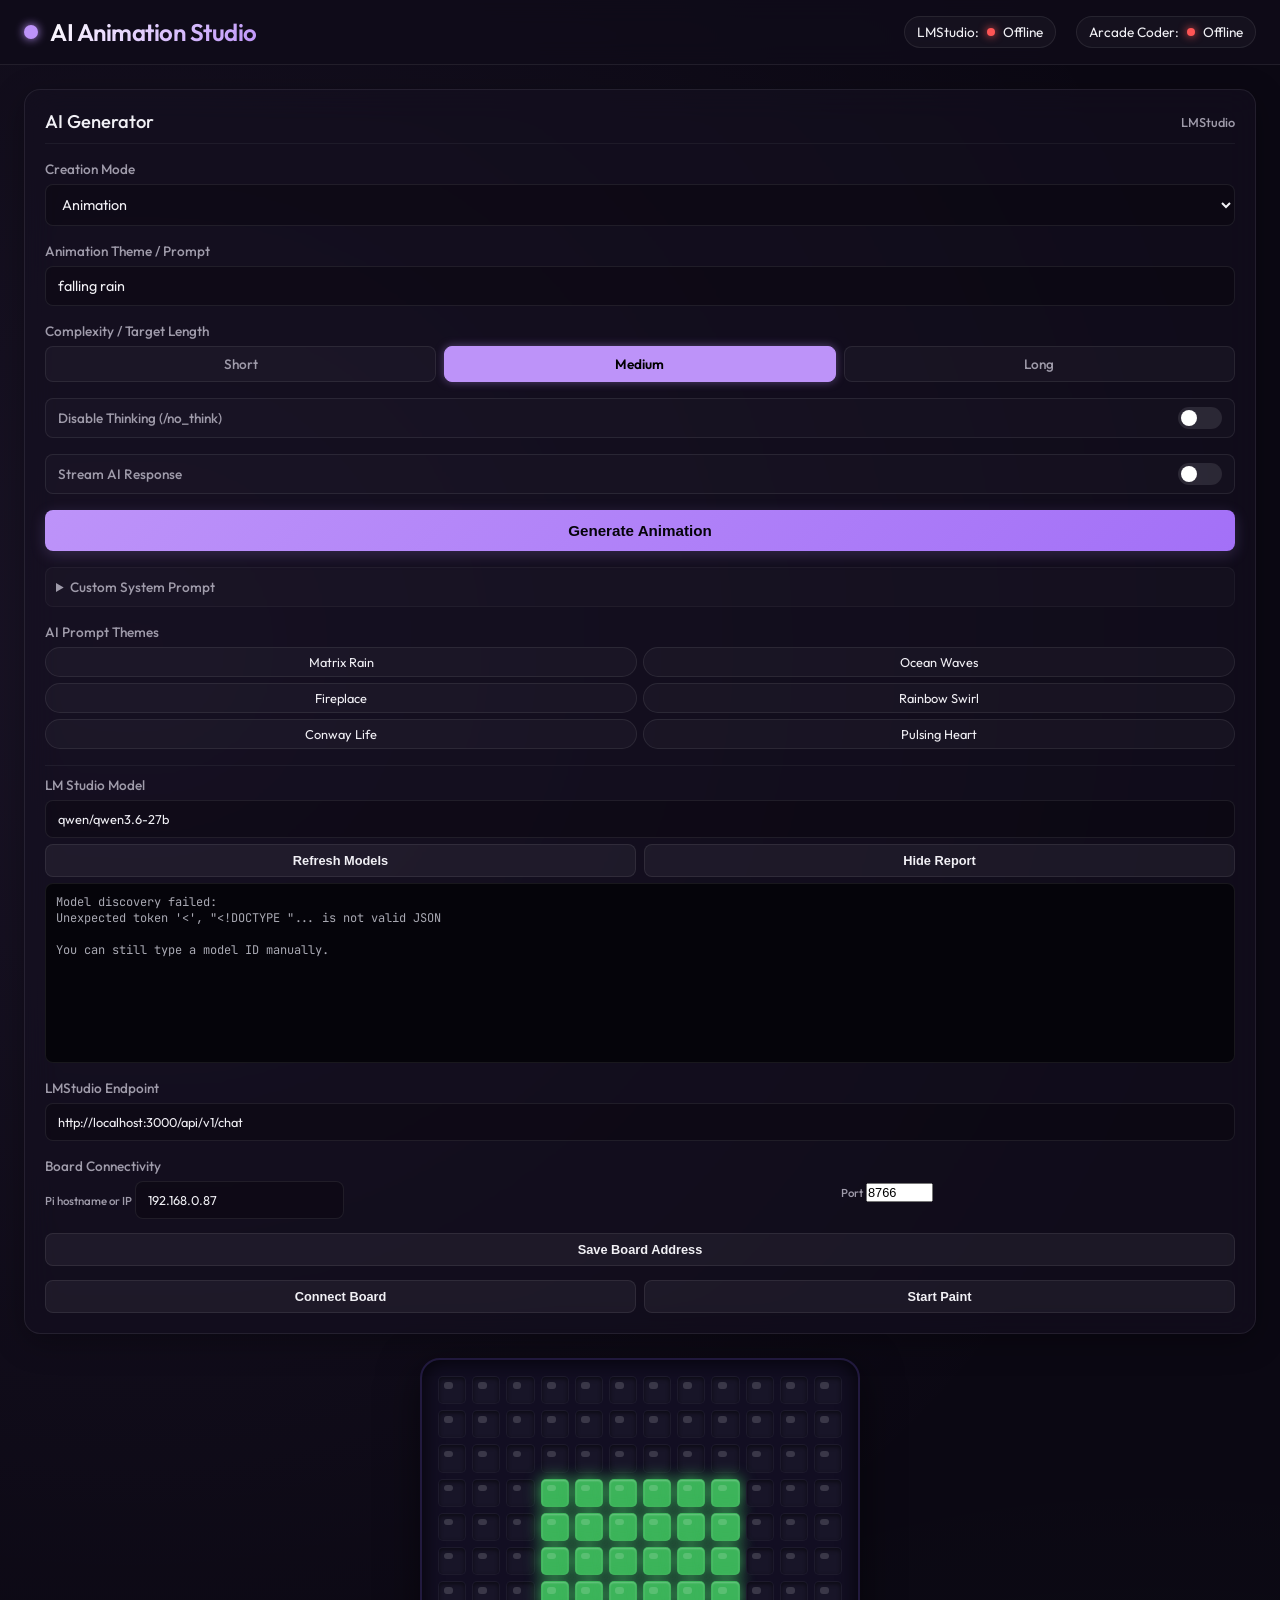
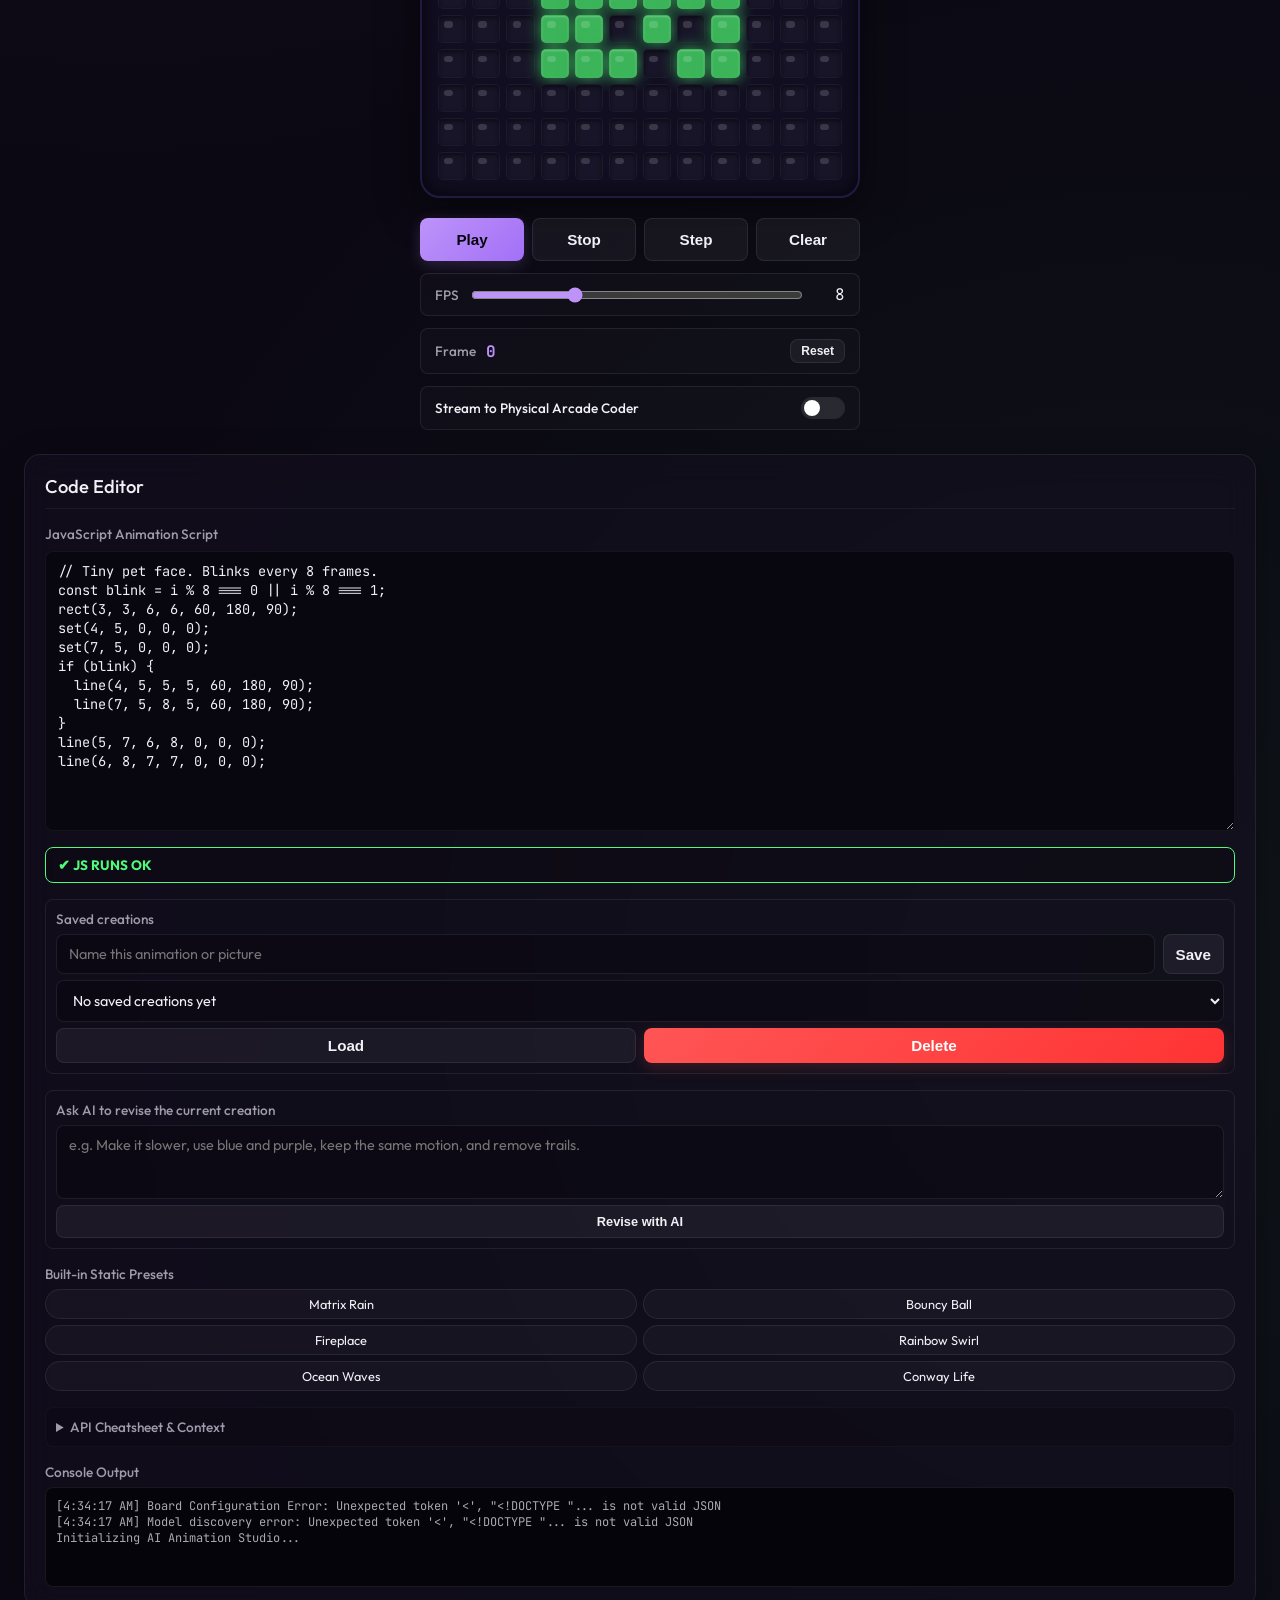
==== ai_animation/index.html @ c5876174 "functionality to restart  connection. new experiments. ai animations" ====
<!doctype html>
<html lang="en" data-theme="dark">
  <head>
    <meta charset="utf-8">
    <meta name="viewport" content="width=device-width, initial-scale=1">
    <title>AI Animation Studio for Arcade Coder</title>
    <link rel="preconnect" href="https://fonts.googleapis.com">
    <link rel="preconnect" href="https://fonts.gstatic.com" crossorigin>
    <link href="https://fonts.googleapis.com/css2?family=Outfit:wght@300;400;500;600;700&family=JetBrains+Mono:wght@400;500&display=swap" rel="stylesheet">
    <style>
      :root {
        --bg-color: #0b0813;
        --card-bg: rgba(20, 16, 32, 0.6);
        --card-border: rgba(255, 255, 255, 0.08);
        --text-color: #f1f0f5;
        --text-muted: #9f9baa;
        --accent-color: #bd93f9;
        --accent-glow: rgba(189, 147, 249, 0.4);
        --success-color: #50fa7b;
        --error-color: #ff5555;
        --warning-color: #ffb86c;
        --grid-size: 12;
      }

      * {
        box-sizing: border-box;
        margin: 0;
        padding: 0;
      }

      body {
        background-color: var(--bg-color);
        background-image:
          radial-gradient(circle at 10% 20%, rgba(189, 147, 249, 0.08) 0%, transparent 40%),
          radial-gradient(circle at 90% 80%, rgba(80, 250, 123, 0.05) 0%, transparent 40%);
        color: var(--text-color);
        font-family: 'Outfit', sans-serif;
        min-height: 100vh;
        display: flex;
        flex-direction: column;
        overflow-x: hidden;
      }

      header {
        background: rgba(15, 12, 25, 0.8);
        backdrop-filter: blur(12px);
        border-bottom: 1px solid var(--card-border);
        padding: 16px 24px;
        display: flex;
        justify-content: space-between;
        align-items: center;
        position: sticky;
        top: 0;
        z-index: 100;
      }

      .logo-area {
        display: flex;
        align-items: center;
        gap: 12px;
      }

      .logo-dot {
        width: 14px;
        height: 14px;
        border-radius: 50%;
        background: var(--accent-color);
        box-shadow: 0 0 10px var(--accent-color);
        animation: pulse 2s infinite;
      }

      h1 {
        font-size: 1.5rem;
        font-weight: 600;
        letter-spacing: -0.5px;
        background: linear-gradient(135deg, #fff 0%, #bd93f9 100%);
        -webkit-background-clip: text;
        -webkit-text-fill-color: transparent;
      }

      .status-panel {
        display: flex;
        align-items: center;
        gap: 20px;
        font-size: 0.85rem;
      }

      .status-item {
        display: flex;
        align-items: center;
        gap: 8px;
        background: rgba(255, 255, 255, 0.03);
        padding: 6px 12px;
        border-radius: 20px;
        border: 1px solid var(--card-border);
      }

      .status-indicator {
        width: 8px;
        height: 8px;
        border-radius: 50%;
        background: var(--text-muted);
      }

      .status-indicator.active {
        background: var(--success-color);
        box-shadow: 0 0 8px var(--success-color);
      }

      .status-indicator.error {
        background: var(--error-color);
        box-shadow: 0 0 8px var(--error-color);
      }

      main {
        flex: 1;
        padding: 24px;
        max-width: 1600px;
        width: 100%;
        margin: 0 auto;
        display: grid;
        grid-template-columns: 360px 1fr 420px;
        gap: 24px;
      }

      @media (max-width: 1300px) {
        main {
          grid-template-columns: 1fr;
        }
      }

      .card {
        background: var(--card-bg);
        backdrop-filter: blur(16px);
        border: 1px solid var(--card-border);
        border-radius: 16px;
        padding: 20px;
        display: flex;
        flex-direction: column;
        gap: 16px;
        box-shadow: 0 8px 32px 0 rgba(0, 0, 0, 0.3);
      }

      .card h2 {
        font-size: 1.15rem;
        font-weight: 500;
        display: flex;
        justify-content: space-between;
        align-items: center;
        border-bottom: 1px solid rgba(255, 255, 255, 0.05);
        padding-bottom: 10px;
      }

      .card h2 span {
        font-size: 0.8rem;
        color: var(--text-muted);
      }

      .form-group {
        display: flex;
        flex-direction: column;
        gap: 6px;
      }

      label {
        font-size: 0.85rem;
        color: var(--text-muted);
        font-weight: 500;
      }

      input[type="text"], select, textarea {
        background: rgba(0, 0, 0, 0.25);
        border: 1px solid var(--card-border);
        border-radius: 8px;
        color: var(--text-color);
        padding: 10px 12px;
        font-family: inherit;
        font-size: 0.9rem;
        outline: none;
        transition: all 0.2s ease;
      }

      input[type="text"]:focus, select:focus, textarea:focus {
        border-color: var(--accent-color);
        box-shadow: 0 0 8px var(--accent-glow);
      }

      .length-options {
        display: grid;
        grid-template-columns: repeat(3, 1fr);
        gap: 8px;
      }

      .length-btn {
        background: rgba(255, 255, 255, 0.03);
        border: 1px solid var(--card-border);
        border-radius: 8px;
        color: var(--text-muted);
        padding: 8px;
        font-size: 0.85rem;
        cursor: pointer;
        transition: all 0.2s ease;
        text-align: center;
        font-weight: 500;
      }

      .length-btn.selected {
        background: var(--accent-color);
        color: #000;
        border-color: var(--accent-color);
        font-weight: 600;
        box-shadow: 0 0 10px var(--accent-glow);
      }

      .btn {
        background: linear-gradient(135deg, var(--accent-color) 0%, #a370f7 100%);
        color: #05040a;
        border: none;
        border-radius: 8px;
        padding: 12px 18px;
        font-weight: 600;
        font-size: 0.95rem;
        cursor: pointer;
        display: flex;
        align-items: center;
        justify-content: center;
        gap: 8px;
        transition: all 0.3s ease;
        box-shadow: 0 4px 15px rgba(189, 147, 249, 0.2);
      }

      .btn:hover {
        transform: translateY(-2px);
        box-shadow: 0 6px 20px rgba(189, 147, 249, 0.4);
      }

      .btn:active {
        transform: translateY(0);
      }

      .btn-secondary {
        background: rgba(255, 255, 255, 0.05);
        color: var(--text-color);
        border: 1px solid var(--card-border);
        box-shadow: none;
      }

      .btn-secondary:hover {
        background: rgba(255, 255, 255, 0.1);
        border-color: rgba(255, 255, 255, 0.2);
        box-shadow: none;
      }

      .btn-danger {
        background: linear-gradient(135deg, var(--error-color) 0%, #ff3333 100%);
        color: #fff;
        box-shadow: 0 4px 15px rgba(255, 85, 85, 0.2);
      }

      .btn-danger:hover {
        box-shadow: 0 6px 20px rgba(255, 85, 85, 0.4);
      }

      .btn:disabled {
        opacity: 0.7;
        cursor: not-allowed;
        transform: none;
        box-shadow: none;
      }

      .action-buttons-row {
        display: flex;
        gap: 10px;
      }

      .action-buttons-row .btn {
        flex: 1;
      }

      .preview-container {
        display: flex;
        flex-direction: column;
        align-items: center;
        justify-content: center;
        gap: 20px;
        flex: 1;
      }

      .led-grid {
        display: grid;
        grid-template-columns: repeat(var(--grid-size), 1fr);
        grid-template-rows: repeat(var(--grid-size), 1fr);
        gap: 6px;
        background: #120e22;
        padding: 16px;
        border-radius: 20px;
        border: 2px solid #221a3f;
        box-shadow: inset 0 0 20px rgba(0, 0, 0, 0.8), 0 10px 40px rgba(0,0,0,0.5);
        width: 440px;
        height: 440px;
      }

      .led-cell {
        aspect-ratio: 1;
        border-radius: 5px;
        background: #181528;
        border: 1px solid rgba(255,255,255,0.02);
        box-shadow: inset 0 2px 4px rgba(0,0,0,0.5);
        cursor: pointer;
        position: relative;
        transition: all 0.15s ease;
      }

      .led-cell::after {
        content: '';
        position: absolute;
        top: 20%;
        left: 20%;
        width: 34%;
        height: 24%;
        border-radius: 3px;
        background: rgba(255, 255, 255, 0.15);
      }

      .led-cell.active {
        box-shadow: 0 0 14px var(--glow-color, rgba(255, 255, 255, 0.5));
      }

      .playback-controls {
        display: flex;
        flex-direction: column;
        gap: 12px;
        width: 440px;
      }

      .control-buttons {
        display: grid;
        grid-template-columns: repeat(4, 1fr);
        gap: 8px;
      }

      .slider-group {
        display: flex;
        align-items: center;
        justify-content: space-between;
        background: rgba(255, 255, 255, 0.02);
        padding: 10px 14px;
        border-radius: 8px;
        border: 1px solid var(--card-border);
      }

      .slider-group input[type="range"] {
        flex: 1;
        margin: 0 12px;
        accent-color: var(--accent-color);
      }

      .editor-textarea {
        font-family: 'JetBrains Mono', monospace;
        font-size: 0.85rem;
        line-height: 1.4;
        min-height: 280px;
        resize: vertical;
        background: #08060f;
        border-color: rgba(255, 255, 255, 0.05);
      }

      .validation-badge {
        display: flex;
        align-items: center;
        justify-content: space-between;
        font-size: 0.85rem;
        padding: 8px 12px;
        border-radius: 8px;
        background: rgba(0, 0, 0, 0.2);
        border: 1px solid var(--card-border);
      }

      .validation-badge.success {
        border-color: var(--success-color);
        color: var(--success-color);
      }

      .validation-badge.error {
        border-color: var(--error-color);
        color: var(--error-color);
        background: rgba(255, 85, 85, 0.05);
      }

      .validation-error-msg {
        color: var(--error-color);
        font-family: 'JetBrains Mono', monospace;
        font-size: 0.8rem;
        background: rgba(255, 85, 85, 0.05);
        border: 1px solid rgba(255, 85, 85, 0.2);
        border-radius: 8px;
        padding: 8px 12px;
        margin-top: -8px;
        white-space: pre-wrap;
        max-height: 120px;
        overflow-y: auto;
      }

      .theme-presets {
        display: grid;
        grid-template-columns: repeat(2, 1fr);
        gap: 6px;
      }

      .preset-chip {
        background: rgba(255, 255, 255, 0.03);
        border: 1px solid var(--card-border);
        border-radius: 20px;
        padding: 6px 12px;
        font-size: 0.8rem;
        cursor: pointer;
        text-align: center;
        transition: all 0.2s ease;
      }

      .preset-chip:hover {
        background: rgba(189, 147, 249, 0.15);
        border-color: var(--accent-color);
        color: var(--accent-color);
      }

      .console-log {
        background: #05040a;
        border: 1px solid var(--card-border);
        border-radius: 8px;
        padding: 10px;
        font-family: 'JetBrains Mono', monospace;
        font-size: 0.75rem;
        height: 100px;
        overflow-y: auto;
        white-space: pre-wrap;
        color: #a9a9b3;
      }

      .api-cheatsheet {
        background: rgba(0,0,0,0.15);
        border-radius: 8px;
        padding: 10px;
        border: 1px solid rgba(255,255,255,0.03);
      }

      .api-cheatsheet summary, .prompt-customizer summary {
        font-size: 0.85rem;
        color: var(--text-muted);
        cursor: pointer;
        user-select: none;
        font-weight: 500;
      }

      .api-cheatsheet pre {
        font-family: 'JetBrains Mono', monospace;
        font-size: 0.75rem;
        margin-top: 8px;
        color: #8be9fd;
        line-height: 1.4;
      }

      .prompt-customizer {
        background: rgba(255, 255, 255, 0.02);
        border-radius: 8px;
        padding: 10px;
        border: 1px solid rgba(255,255,255,0.04);
      }

      .prompt-customizer textarea {
        width: 100%;
        margin-top: 8px;
        min-height: 120px;
        font-size: 0.8rem;
        font-family: inherit;
      }

      .loader {
        width: 18px;
        height: 18px;
        border: 2px solid rgba(255,255,255,0.1);
        border-radius: 50%;
        border-left-color: var(--accent-color);
        animation: spin 1s linear infinite;
        display: inline-block;
      }

      @keyframes spin {
        0% { transform: rotate(0deg); }
        100% { transform: rotate(360deg); }
      }

      @keyframes pulse {
        0% { box-shadow: 0 0 0 0 rgba(189, 147, 249, 0.7); }
        70% { box-shadow: 0 0 0 10px rgba(189, 147, 249, 0); }
        100% { box-shadow: 0 0 0 0 rgba(189, 147, 249, 0); }
      }

      /* Custom toggle styling */
      .toggle-control {
        display: flex;
        align-items: center;
        justify-content: space-between;
        background: rgba(255, 255, 255, 0.02);
        padding: 10px 14px;
        border-radius: 8px;
        border: 1px solid var(--card-border);
      }

      .switch {
        position: relative;
        display: inline-block;
        width: 44px;
        height: 22px;
      }

      .switch input {
        opacity: 0;
        width: 0;
        height: 0;
      }

      .slider {
        position: absolute;
        cursor: pointer;
        top: 0;
        left: 0;
        right: 0;
        bottom: 0;
        background-color: rgba(255,255,255,0.1);
        transition: .3s;
        border-radius: 34px;
      }

      .slider:before {
        position: absolute;
        content: "";
        height: 16px;
        width: 16px;
        left: 3px;
        bottom: 3px;
        background-color: white;
        transition: .3s;
        border-radius: 50%;
      }

      input:checked + .slider {
        background-color: var(--accent-color);
      }

      input:checked + .slider:before {
        transform: translateX(22px);
      }
    </style>
  </head>
  <body>
    <header>
      <div class="logo-area">
        <div class="logo-dot"></div>
        <h1>AI Animation Studio</h1>
      </div>
      <div class="status-panel">
        <div class="status-item">
          <span>LMStudio:</span>
          <div id="lmStatusIndicator" class="status-indicator"></div>
          <span id="lmStatusText">Checking...</span>
        </div>
        <div class="status-item">
          <span>Arcade Coder:</span>
          <div id="boardStatusIndicator" class="status-indicator"></div>
          <span id="boardStatusText">Checking...</span>
        </div>
      </div>
    </header>

    <main>
      <!-- LEFT PANEL: GENERATOR -->
      <section class="card">
        <h2>AI Generator <span>LMStudio</span></h2>

        <div class="form-group">
          <label for="creationMode">Creation Mode</label>
          <select id="creationMode">
            <option value="animation">Animation</option>
            <option value="picture">Picture (single frame)</option>
          </select>
        </div>

        <div class="form-group">
          <label id="themeInputLabel" for="themeInput">Animation Theme / Prompt</label>
          <input type="text" id="themeInput" placeholder="e.g. falling rain, pulse..." value="falling rain">
        </div>

        <div class="form-group">
          <label>Complexity / Target Length</label>
          <div class="length-options">
            <div class="length-btn" data-length="short">Short</div>
            <div class="length-btn selected" data-length="medium">Medium</div>
            <div class="length-btn" data-length="long">Long</div>
          </div>
        </div>

        <div class="toggle-control" style="padding: 8px 12px;">
          <label for="thinkingToggle">Disable Thinking (/no_think)</label>
          <label class="switch">
            <input type="checkbox" id="thinkingToggle">
            <span class="slider"></span>
          </label>
        </div>

        <div class="toggle-control" style="padding: 8px 12px;">
          <label for="aiStreamToggle">Stream AI Response</label>
          <label class="switch">
            <input type="checkbox" id="aiStreamToggle">
            <span class="slider"></span>
          </label>
        </div>

        <div class="action-buttons-row">
          <button id="generateBtn" class="btn">
            <span class="btn-text">Generate Animation</span>
            <span class="btn-spinner" style="display: none;"><span class="loader"></span></span>
          </button>
          <button id="cancelBtn" class="btn btn-secondary btn-danger" style="display: none;">Cancel</button>
        </div>

        <div class="prompt-customizer">
          <details>
            <summary>Custom System Prompt</summary>
            <textarea id="systemPromptEditor" spellcheck="false">You are a code generator for a 12x12 RGB LED matrix animation.
You must output ONLY raw, executable JavaScript code inside a markdown ```javascript code block.
Do not write any introductory or concluding text, explanations, or comments.

The JavaScript code runs inside a loop for each frame. The frame index is provided as a global variable `i` (starts at 0 and increments).
The grid dimensions are 12x12 (W=12, H=12). Coordinate (0,0) is top-left, (11,11) is bottom-right.

You have access to these global helper functions:
- clear(r, g, b) : clears the grid to RGB.
- set(x, y, r, g, b) : sets a single LED at (x, y) to RGB.
- rect(x, y, w, h, r, g, b) : draws a filled rectangle.
- line(x1, y1, x2, y2, r, g, b) : draws a line.
- hsv(h, s, v) : converts HSV (H: 0-360, S: 0-1, V: 0-1) to an [r, g, b] array.
- text(pattern, x, y, r, g, b) : draws custom patterns. e.g. '101|010|101'.
- fade(factor) : starts frame by dimming previous frame's pixels by factor (e.g. 0.85) to create trails.
- rand(n) : returns a random float 0..n.
- state : a persistent object between frames. (e.g., if (!state.x) state.x = 0;).

Tips for drawing shapes/equations:
- Grid Orientation: (0,0) is top-left, and (11,11) is bottom-right. X increases rightward, Y increases downward.
- Cartesian Mapping: To map standard Cartesian coordinates where (0,0) is at the center of the grid:
  - Center constants: cx = 5.5, cy = 5.5.
  - Relative offsets: dx = x - cx; dy = -(y - cy); (note the negative sign to invert Y so upward is positive).
  - Domain Scaling: For formulas designed for a [-1, 1] range (like circles, hearts, waves), scale down offsets by dividing by a divisor (e.g. 3.5 to 5.5) so that the shape fits within the 12x12 boundaries: `const dx = (x - 5.5) / 4.0; const dy = -(y - 5.5) / 4.0;`</textarea>
          </details>
        </div>

        <div class="form-group">
          <label>AI Prompt Themes</label>
          <div class="theme-presets">
            <div class="preset-chip" data-ai-theme="neon matrix rain">Matrix Rain</div>
            <div class="preset-chip" data-ai-theme="ocean waves with foam">Ocean Waves</div>
            <div class="preset-chip" data-ai-theme="pulsing warm fire embers">Fireplace</div>
            <div class="preset-chip" data-ai-theme="breathing glowing rainbow swirl">Rainbow Swirl</div>
            <div class="preset-chip" data-ai-theme="conway game of life">Conway Life</div>
            <div class="preset-chip" data-ai-theme="pulsing red heart beat">Pulsing Heart</div>
          </div>
        </div>

        <div class="form-group" style="border-top: 1px solid rgba(255,255,255,0.05); padding-top: 10px;">
          <label for="lmModel">LM Studio Model</label>
          <input type="text" id="lmModel" list="lmModelOptions" value="qwen/qwen3.6-27b" style="font-size: 0.8rem;" autocomplete="off">
          <datalist id="lmModelOptions"></datalist>
          <div style="display: grid; grid-template-columns: 1fr 1fr; gap: 8px;">
            <button id="refreshModelsBtn" class="btn btn-secondary" style="padding: 8px 12px; font-size: 0.8rem;">Refresh Models</button>
            <button id="toggleModelReportBtn" class="btn btn-secondary" style="padding: 8px 12px; font-size: 0.8rem;">Show Report</button>
          </div>
          <div id="modelReport" class="console-log" style="display: none; height: 180px;">No model report loaded.</div>
        </div>

        <div class="form-group">
          <label for="lmUrl">LMStudio Endpoint</label>
          <input type="text" id="lmUrl" value="http://localhost:3000/api/v1/chat" style="font-size: 0.8rem;">
        </div>

        <div class="form-group">
          <label>Board Connectivity</label>
          <div style="display: grid; grid-template-columns: minmax(0, 2fr) minmax(90px, 1fr); gap: 8px; margin-bottom: 8px;">
            <div>
              <label for="boardHost" style="font-size: 0.72rem;">Pi hostname or IP</label>
              <input type="text" id="boardHost" value="192.168.0.87" placeholder="e.g. lightypi.local" style="font-size: 0.8rem;">
            </div>
            <div>
              <label for="boardPort" style="font-size: 0.72rem;">Port</label>
              <input type="number" id="boardPort" value="8766" min="1" max="65535" style="font-size: 0.8rem;">
            </div>
          </div>
          <button id="saveBoardAddressBtn" class="btn btn-secondary" style="padding: 8px 12px; font-size: 0.8rem; margin-bottom: 8px;">Save Board Address</button>
          <div style="display: grid; grid-template-columns: 1fr 1fr; gap: 8px;">
            <button id="connectDeviceBtn" class="btn btn-secondary" style="padding: 8px 12px; font-size: 0.8rem;">Connect Board</button>
            <button id="startPaintBtn" class="btn btn-secondary" style="padding: 8px 12px; font-size: 0.8rem;">Start Paint</button>
          </div>
        </div>
      </section>

      <!-- CENTER PANEL: LED GRID & PLAYBACK -->
      <section class="preview-container">
        <div id="ledGrid" class="led-grid">
          <!-- Cells will be generated dynamically -->
        </div>

        <div class="playback-controls">
          <div class="control-buttons">
            <button id="playBtn" class="btn">Play</button>
            <button id="stopBtn" class="btn btn-secondary">Stop</button>
            <button id="stepBtn" class="btn btn-secondary">Step</button>
            <button id="clearGridBtn" class="btn btn-secondary">Clear</button>
          </div>

          <div class="slider-group">
            <label for="fpsSlider">FPS</label>
            <input type="range" id="fpsSlider" min="1" max="24" value="8">
            <span id="fpsVal" style="font-family: 'JetBrains Mono', monospace; min-width: 30px; text-align: right;">8</span>
          </div>

          <div class="slider-group">
            <label for="frameVal">Frame</label>
            <span id="frameVal" style="font-family: 'JetBrains Mono', monospace; font-weight: bold; margin-left: 10px; color: var(--accent-color);">0</span>
            <button id="resetFrameBtn" class="btn btn-secondary" style="padding: 4px 10px; font-size: 0.75rem; margin-left: auto;">Reset</button>
          </div>

          <div class="toggle-control">
            <label for="streamToggle" style="color: var(--text-color);">Stream to Physical Arcade Coder</label>
            <label class="switch">
              <input type="checkbox" id="streamToggle">
              <span class="slider"></span>
            </label>
          </div>
        </div>
      </section>

      <!-- RIGHT PANEL: CODE EDITOR & API REFERENCE -->
      <section class="card">
        <h2>Code Editor</h2>

        <div class="form-group" style="flex: 1; display: flex; flex-direction: column; gap: 8px;">
          <label for="codeEditor">JavaScript Animation Script</label>
          <textarea id="codeEditor" class="editor-textarea" spellcheck="false">// Tiny pet face. Blinks every 8 frames.
const blink = i % 8 === 0 || i % 8 === 1;
rect(3, 3, 6, 6, 60, 180, 90);
set(4, 5, 0, 0, 0);
set(7, 5, 0, 0, 0);
if (blink) {
  line(4, 5, 5, 5, 60, 180, 90);
  line(7, 5, 8, 5, 60, 180, 90);
}
line(5, 7, 6, 8, 0, 0, 0);
line(6, 8, 7, 7, 0, 0, 0);</textarea>
        </div>

        <div id="validationBadge" class="validation-badge success">
          <span id="validationIndicator" style="font-weight: bold;">✔ JS RUNS OK</span>
          <button id="fixWithAiBtn" class="btn btn-danger" style="padding: 4px 10px; font-size: 0.75rem; display: none;">Fix with AI</button>
        </div>
        <div id="validationErrorMsg" class="validation-error-msg" style="display: none;"></div>

        <div class="form-group" style="border: 1px solid var(--card-border); border-radius: 8px; padding: 10px;">
          <label for="saveNameInput">Saved creations</label>
          <div style="display: grid; grid-template-columns: 1fr auto; gap: 8px;">
            <input id="saveNameInput" type="text" placeholder="Name this animation or picture">
            <button id="saveCreationBtn" class="btn btn-secondary" style="padding: 8px 12px;">Save</button>
          </div>
          <select id="savedCreationsSelect">
            <option value="">No saved creations yet</option>
          </select>
          <div style="display: grid; grid-template-columns: 1fr 1fr; gap: 8px;">
            <button id="loadCreationBtn" class="btn btn-secondary" style="padding: 8px 12px;">Load</button>
            <button id="deleteCreationBtn" class="btn btn-danger" style="padding: 8px 12px;">Delete</button>
          </div>
        </div>

        <div class="form-group" style="border: 1px solid var(--card-border); border-radius: 8px; padding: 10px;">
          <label for="aiRevisionPrompt">Ask AI to revise the current creation</label>
          <textarea id="aiRevisionPrompt" placeholder="e.g. Make it slower, use blue and purple, keep the same motion, and remove trails." style="min-height: 74px; resize: vertical;"></textarea>
          <button id="reviseWithAiBtn" class="btn btn-secondary" style="padding: 8px 12px; font-size: 0.8rem;">Revise with AI</button>
        </div>

        <div class="form-group">
          <label>Built-in Static Presets</label>
          <div class="theme-presets" id="staticPresetsContainer">
            <!-- Populated dynamically -->
          </div>
        </div>

        <div class="api-cheatsheet">
          <details>
            <summary>API Cheatsheet & Context</summary>
            <pre>clear(r, g, b)
set(x, y, r, g, b)
rect(x, y, w, h, r, g, b)
line(x1, y1, x2, y2, r, g, b)
hsv(h, s, v) -> [r, g, b]
text(pattern, x, y, r, g, b)
fade(factor)
rand(n)
state (persistent between frames)
W = 12, H = 12, i = frame index</pre>
          </details>
        </div>

        <div class="form-group">
          <label>Console Output</label>
          <div id="consoleLog" class="console-log">Initializing AI Animation Studio...</div>
        </div>
      </section>
    </main>

    <script>
      // Global parameters
      const W = 12;
      const H = 12;
      let pixels = Array.from({ length: W * H }, () => [0, 0, 0]);
      let prevPixels = Array.from({ length: W * H }, () => [0, 0, 0]);
      let cells = [];
      let animState = {};
      let frameIndex = 0;
      let playbackInterval = null;
      let activeLength = 'medium';
      let activeFetchAbortController = null;
      let lastErrorString = '';
      let isAiGenerating = false;
      let activeCode = '';
      let activeCreationMode = 'animation';
      const SAVED_CREATIONS_KEY = 'aiAnimationStudio.savedCreations.v1';

      // Built-in Static Presets
      const STATIC_PRESETS = {
        "Matrix Rain": `// Digital rain with trails
fade(0.65);
if (!state.cols) state.cols = Array.from({ length: W }, () => ({ y: rand(H), sp: 0.35 + rand(0.85) }));
for (let x = 0; x < W; x++) {
  const c = state.cols[x];
  c.y += c.sp;
  if (c.y > H + 4) { c.y = -rand(8); c.sp = 0.35 + rand(0.85); }
  set(x, c.y, 190, 255, 190);
  set(x, c.y - 1, 0, 200, 60);
}`,
        "Bouncy Ball": `// Ball with gravity, trails & floor line
fade(0.5);
if (!state.ball) state.ball = { x: 2, y: 2, vx: 0.5, vy: 0 };
const b = state.ball;
b.vy += 0.12; b.x += b.vx; b.y += b.vy;
if (b.x < 0.5) { b.x = 0.5; b.vx = Math.abs(b.vx); }
if (b.x > 10.5) { b.x = 10.5; b.vx = -Math.abs(b.vx); }
let squash = false;
if (b.y >= 10) { b.y = 10; b.vy = -Math.abs(b.vy) * 0.97 - 0.08; squash = true; }
const [r, g, bl] = hsv((i * 7) % 360, 1, 1);
line(0, 11, 11, 11, 50, 50, 70);
if (squash) rect(Math.round(b.x) - 1, 10, 3, 1, r, g, bl);
else { set(b.x, b.y, r, g, bl); set(b.x, b.y - 1, r * 0.4, g * 0.4, bl * 0.4); }`,
        "Fireplace": `// Heat simulation rising from below
if (!state.heat) state.heat = new Array(W * H).fill(0);
const heat = state.heat;
for (let x = 0; x < W; x++) heat[(H - 1) * W + x] = 140 + rand(115);
heat[(H - 1) * W + Math.floor(rand(W))] = 255;
for (let y = 0; y < H - 1; y++) {
  for (let x = 0; x < W; x++) {
    const sx = Math.max(0, Math.min(W - 1, x + Math.floor(rand(3)) - 1));
    heat[y * W + x] = Math.max(0, heat[(y + 1) * W + sx] - 6 - rand(26));
  }
}
for (let y = 0; y < H; y++) {
  for (let x = 0; x < W; x++) {
    const h = heat[y * W + x];
    if (h > 15) set(x, y, Math.min(255, h * 1.7), Math.max(0, (h - 80) * 1.6), Math.max(0, (h - 190) * 3));
  }
}`,
        "Rainbow Swirl": `// Circular polar sweep rotation
for (let y = 0; y < H; y++) {
  for (let x = 0; x < W; x++) {
    const a = Math.atan2(y - 5.5, x - 5.5);
    const dist = Math.hypot(x - 5.5, y - 5.5);
    const [r, g, b] = hsv(((a / Math.PI) * 180 + dist * 30 - i * 14 + 1080) % 360, 1, 1);
    set(x, y, r, g, b);
  }
}`,
        "Ocean Waves": `// Double sine rolling ocean
for (let x = 0; x < W; x++) {
  const s = Math.sin((x + i * 0.8) / 2.2) * 1.4 + Math.sin((x - i * 0.5) / 3.1) * 1.1;
  const top = Math.round(5 + s);
  for (let y = Math.max(0, top); y < H; y++) {
    const depth = (y - top) / ((H - top) || 1);
    set(x, y, 10 * (1 - depth), 60 + 110 * (1 - depth), 150 + 90 * (1 - depth));
  }
  if ((x + i) % 5 === 0) set(x, top, 235, 245, 255);
}`,
        "Conway Life": `// Conway's Game of Life (wraps edges)
const reseed = () => Array.from({ length: W * H }, () => (rand(1) < 0.3 ? 1 : 0));
if (!state.cells) state.cells = reseed();
const cur = state.cells;
const next = new Array(W * H).fill(0);
let alive = 0;
for (let y = 0; y < H; y++) {
  for (let x = 0; x < W; x++) {
    let n = 0;
    for (let dy = -1; dy <= 1; dy++) {
      for (let dx = -1; dx <= 1; dx++) {
        if (dx || dy) n += cur[((y + dy + H) % H) * W + ((x + dx + W) % W)];
      }
    }
    const on = cur[y * W + x] ? n === 2 || n === 3 : n === 3;
    if (on) {
      next[y * W + x] = 1;
      alive += 1;
      const [r, g, b] = hsv((x * 10 + y * 10 + i * 3) % 360, 0.75, 1);
      set(x, y, r, g, b);
    }
  }
}
state.cells = alive < 6 || i % 120 === 119 ? reseed() : next;`
      };

      // DOM Elements
      const ledGrid = document.getElementById('ledGrid');
      const themeInput = document.getElementById('themeInput');
      const generateBtn = document.getElementById('generateBtn');
      const cancelBtn = document.getElementById('cancelBtn');
      const lmModel = document.getElementById('lmModel');
      const lmModelOptions = document.getElementById('lmModelOptions');
      const refreshModelsBtn = document.getElementById('refreshModelsBtn');
      const toggleModelReportBtn = document.getElementById('toggleModelReportBtn');
      const modelReport = document.getElementById('modelReport');
      const lmUrl = document.getElementById('lmUrl');
      const boardHost = document.getElementById('boardHost');
      const boardPort = document.getElementById('boardPort');
      const saveBoardAddressBtn = document.getElementById('saveBoardAddressBtn');
      const connectDeviceBtn = document.getElementById('connectDeviceBtn');
      const startPaintBtn = document.getElementById('startPaintBtn');
      const playBtn = document.getElementById('playBtn');
      const stopBtn = document.getElementById('stopBtn');
      const stepBtn = document.getElementById('stepBtn');
      const clearGridBtn = document.getElementById('clearGridBtn');
      const fpsSlider = document.getElementById('fpsSlider');
      const fpsVal = document.getElementById('fpsVal');
      const frameVal = document.getElementById('frameVal');
      const resetFrameBtn = document.getElementById('resetFrameBtn');
      const streamToggle = document.getElementById('streamToggle');
      const codeEditor = document.getElementById('codeEditor');
      const validationBadge = document.getElementById('validationBadge');
      const validationIndicator = document.getElementById('validationIndicator');
      const validationErrorMsg = document.getElementById('validationErrorMsg');
      const fixWithAiBtn = document.getElementById('fixWithAiBtn');
      const aiRevisionPrompt = document.getElementById('aiRevisionPrompt');
      const reviseWithAiBtn = document.getElementById('reviseWithAiBtn');
      const consoleLog = document.getElementById('consoleLog');
      const lmStatusIndicator = document.getElementById('lmStatusIndicator');
      const lmStatusText = document.getElementById('lmStatusText');
      const boardStatusIndicator = document.getElementById('boardStatusIndicator');
      const boardStatusText = document.getElementById('boardStatusText');
      const thinkingToggle = document.getElementById('thinkingToggle');
      const aiStreamToggle = document.getElementById('aiStreamToggle');
      const systemPromptEditor = document.getElementById('systemPromptEditor');
      const staticPresetsContainer = document.getElementById('staticPresetsContainer');
      const creationMode = document.getElementById('creationMode');
      const themeInputLabel = document.getElementById('themeInputLabel');
      const saveNameInput = document.getElementById('saveNameInput');
      const saveCreationBtn = document.getElementById('saveCreationBtn');
      const savedCreationsSelect = document.getElementById('savedCreationsSelect');
      const loadCreationBtn = document.getElementById('loadCreationBtn');
      const deleteCreationBtn = document.getElementById('deleteCreationBtn');

      // Initialize LED cell DOM elements
      function createLedGrid() {
        ledGrid.innerHTML = '';
        cells = [];
        for (let y = 0; y < H; y++) {
          for (let x = 0; x < W; x++) {
            const cell = document.createElement('div');
            cell.className = 'led-cell';
            cell.id = `led-${x}-${y}`;
            cell.title = `(${x}, ${y})`;
            ledGrid.appendChild(cell);
            cells.push(cell);
          }
        }
      }

      // Populate pre-done static presets in UI
      function populateStaticPresets() {
        staticPresetsContainer.innerHTML = '';
        Object.keys(STATIC_PRESETS).forEach(name => {
          const chip = document.createElement('div');
          chip.className = 'preset-chip';
          chip.textContent = name;
          chip.addEventListener('click', () => {
            codeEditor.value = STATIC_PRESETS[name];
            logToConsole(`Loaded Static Preset: ${name}`);
            validateScript();
            stopAnimation();
            playAnimation();
          });
          staticPresetsContainer.appendChild(chip);
        });
      }

      // Log messages to custom terminal pane
      function logToConsole(message) {
        const time = new Date().toLocaleTimeString();
        consoleLog.textContent = `[${time}] ${message}\n` + consoleLog.textContent;
      }

      // RGB conversion utility (clamps channel value to 0-255)
      function clampByte(val) {
        return Math.max(0, Math.min(255, Math.round(Number(val) || 0)));
      }

      // API: Clear grid
      function clear(r = 0, g = 0, b = 0) {
        const rgb = [clampByte(r), clampByte(g), clampByte(b)];
        for (let n = 0; n < pixels.length; n++) {
          pixels[n] = [...rgb];
        }
      }

      // API: Set grid pixel
      function set(x, y, r, g, b) {
        const xx = Math.round(x);
        const yy = Math.round(y);
        if (xx < 0 || yy < 0 || xx >= W || yy >= H) return;
        pixels[yy * W + xx] = [clampByte(r), clampByte(g), clampByte(b)];
      }

      // API: Draw rectangle
      function rect(x, y, w, h, r, g, b) {
        for (let yy = y; yy < y + h; yy++) {
          for (let xx = x; xx < x + w; xx++) {
            set(xx, yy, r, g, b);
          }
        }
      }

      // API: Draw line (Bresenham's algorithm)
      function line(x0, y0, x1, y1, r, g, b) {
        let dx = Math.abs(x1 - x0), sx = x0 < x1 ? 1 : -1;
        let dy = -Math.abs(y1 - y0), sy = y0 < y1 ? 1 : -1;
        let err = dx + dy;
        while (true) {
          set(x0, y0, r, g, b);
          if (x0 === x1 && y0 === y1) break;
          const e2 = 2 * err;
          if (e2 >= dy) { err += dy; x0 += sx; }
          if (e2 <= dx) { err += dx; y0 += sy; }
        }
      }

      // API: HSV to RGB color converter
      function hsv(h, s, v) {
        const c = v * s;
        const x = c * (1 - Math.abs((h / 60) % 2 - 1));
        const m = v - c;
        let rgb = [0, 0, 0];
        if (h < 60) rgb = [c, x, 0];
        else if (h < 120) rgb = [x, c, 0];
        else if (h < 180) rgb = [0, c, x];
        else if (h < 240) rgb = [0, x, c];
        else if (h < 300) rgb = [x, 0, c];
        else rgb = [c, 0, x];
        return rgb.map((channel) => clampByte((channel + m) * 255));
      }

      // API: Draw custom text block patterns
      function text(pattern, x, y, r, g, b) {
        const rows = String(pattern).split("|");
        rows.forEach((row, yy) => {
          [...row].forEach((ch, xx) => {
            if (ch !== "0" && ch !== "." && ch !== " ") {
              set(x + xx, y + yy, r, g, b);
            }
          });
        });
      }

      // API: Fade/trail effect
      function fade(factor = 0.7) {
        for (let n = 0; n < pixels.length; n++) {
          pixels[n] = prevPixels[n].map((val) => Math.max(0, Math.floor(val * factor)));
        }
      }

      // API: Random value helper
      function rand(n = 1) {
        return Math.random() * n;
      }

      // Update the 12x12 grid visualization in UI
      function renderLedGrid() {
        pixels.forEach((rgb, index) => {
          const lit = rgb.some((val) => val > 0);
          const cell = cells[index];
          if (lit) {
            cell.classList.add('active');
            const glowColor = `rgba(${rgb[0]}, ${rgb[1]}, ${rgb[2]}, 0.8)`;
            cell.style.background = `rgb(${rgb[0]}, ${rgb[1]}, ${rgb[2]})`;
            cell.style.setProperty('--glow-color', glowColor);
            cell.style.boxShadow = `0 0 16px rgb(${rgb[0]}, ${rgb[1]}, ${rgb[2]}), inset 0 1px 2px rgba(255,255,255,0.25)`;
          } else {
            cell.classList.remove('active');
            cell.style.background = '';
            cell.style.boxShadow = '';
          }
        });
      }

      // Run code for a specific frame index
      function executeFrame(i) {
        try {
          clear();
          const source = activeCode || codeEditor.value;
          const fn = new Function(
            "W", "H", "i", "frame", "clear", "set", "rect", "line", "hsv", "text", "state", "fade", "rand",
            `const t=i; { ${source} }`
          );
          fn(W, H, i, i, clear, set, rect, line, hsv, text, animState, fade, rand);
          prevPixels = pixels.map((p) => [...p]);
          renderLedGrid();
          frameVal.textContent = String(i);
        } catch (err) {
          logToConsole(`Execution Error: ${err.message}`);
          stopAnimation();
          validationBadge.className = 'validation-badge error';
          validationIndicator.textContent = '❌ EXECUTION ERROR';
          validationErrorMsg.textContent = `${err.stack || err.message}`;
          validationErrorMsg.style.display = 'block';
          fixWithAiBtn.style.display = 'inline-block';
          lastErrorString = err.message + '\n' + err.stack;
        }
      }

      // Perform a full validation check on script (Syntax & Runtime checks)
      function validateScript(source = codeEditor.value, updateUi = true) {
        try {
          // Syntax compilation check
          const fn = new Function(
            "W", "H", "i", "frame", "clear", "set", "rect", "line", "hsv", "text", "state", "fade", "rand",
            `const t=i; { ${source} }`
          );

          // Runtime execution check with dummy environment
          let testState = {};
          let testPixels = Array.from({ length: W * H }, () => [0, 0, 0]);
          let testPrevPixels = Array.from({ length: W * H }, () => [0, 0, 0]);

          const dummyClear = (r = 0, g = 0, b = 0) => {
            const rgb = [clampByte(r), clampByte(g), clampByte(b)];
            for (let n = 0; n < testPixels.length; n++) testPixels[n] = [...rgb];
          };
          const dummySet = (x, y, r, g, b) => {
            const xx = Math.round(x);
            const yy = Math.round(y);
            if (xx >= 0 && xx < W && yy >= 0 && yy < H) {
              testPixels[yy * W + xx] = [clampByte(r), clampByte(g), clampByte(b)];
            }
          };
          const dummyRect = (x, y, w, h, r, g, b) => {
            for (let yy = y; yy < y + h; yy++) {
              for (let xx = x; xx < x + w; xx++) dummySet(xx, yy, r, g, b);
            }
          };
          const dummyLine = (x0, y0, x1, y1, r, g, b) => {
            let dx = Math.abs(x1 - x0), sx = x0 < x1 ? 1 : -1;
            let dy = -Math.abs(y1 - y0), sy = y0 < y1 ? 1 : -1;
            let err = dx + dy;
            while (true) {
              dummySet(x0, y0, r, g, b);
              if (x0 === x1 && y0 === y1) break;
              const e2 = 2 * err;
              if (e2 >= dy) { err += dy; x0 += sx; }
              if (e2 <= dx) { err += dx; y0 += sy; }
            }
          };
          const dummyHsv = (h, s, v) => [255, 255, 255];
          const dummyText = (pattern, x, y, r, g, b) => {
            const rows = String(pattern).split("|");
            rows.forEach((row, yy) => {
              [...row].forEach((ch, xx) => {
                if (ch !== "0" && ch !== "." && ch !== " ") dummySet(x + xx, y + yy, r, g, b);
              });
            });
          };
          const dummyFade = (factor = 0.7) => {
            for (let n = 0; n < testPixels.length; n++) {
              testPixels[n] = testPrevPixels[n].map((val) => Math.max(0, Math.floor(val * factor)));
            }
          };
          const dummyRand = (n = 1) => Math.random() * n;

          // Run validation for 5 test frames to identify runtime loops, type issues
          for (let f = 0; f < 5; f++) {
            fn(W, H, f, f, dummyClear, dummySet, dummyRect, dummyLine, dummyHsv, dummyText, testState, dummyFade, dummyRand);
            testPrevPixels = testPixels.map((p) => [...p]);
          }

          if (updateUi) {
            validationBadge.className = 'validation-badge success';
            validationIndicator.textContent = '✔ JS RUNS OK';
            validationErrorMsg.style.display = 'none';
            validationErrorMsg.textContent = '';
            fixWithAiBtn.style.display = 'none';
          }
          return true;
        } catch (err) {
          if (updateUi) {
            validationBadge.className = 'validation-badge error';
            validationIndicator.textContent = '❌ JS SCRIPT ERROR';
            validationErrorMsg.textContent = `${err.stack || err.message}`;
            validationErrorMsg.style.display = 'block';
            fixWithAiBtn.style.display = 'inline-block';
            lastErrorString = err.message + '\n' + err.stack;
          }
          return false;
        }
      }

      // Send current frame array to physical hardware board
      async function sendFrameToBoard() {
        if (!streamToggle.checked) return;
        try {
          // BGR layout is required by the board server
          const bgrMappedPixels = pixels.map((rgb) => [rgb[2], rgb[1], rgb[0]]);
          const response = await fetch('/api/board/send-frame', {
            method: 'POST',
            headers: { 'Content-Type': 'application/json' },
            body: JSON.stringify({
              width: W,
              height: H,
              pixels: bgrMappedPixels,
              startIfNeeded: false
            })
          });
          const data = await response.json();
          if (!response.ok || data.ok === false) {
            throw new Error(data.error || 'Failed sending RGB frame to device');
          }
        } catch (err) {
          logToConsole(`Board Send Error: ${err.message}`);
          streamToggle.checked = false; // Disable auto stream on failure
        }
      }

      // Play / Playback loops
      function playAnimation() {
        if (!validateScript(codeEditor.value)) {
          logToConsole("Cannot play animation: Script has errors.");
          return;
        }
        activeCode = codeEditor.value;
        activeCreationMode = 'animation';
        stopAnimation();
        const fps = Number(fpsSlider.value) || 8;
        playbackInterval = setInterval(async () => {
          executeFrame(frameIndex);
          await sendFrameToBoard();
          frameIndex++;
        }, 1000 / fps);
        playBtn.textContent = 'Pause';
        playBtn.classList.remove('btn-secondary');
        logToConsole(`Playback started at ${fps} FPS`);
      }

      function pauseAnimation() {
        clearInterval(playbackInterval);
        playbackInterval = null;
        playBtn.textContent = 'Play';
        logToConsole("Playback paused");
      }

      function stopAnimation() {
        clearInterval(playbackInterval);
        playbackInterval = null;
        playBtn.textContent = 'Play';
        frameIndex = 0;
        animState = {};
        prevPixels = Array.from({ length: W * H }, () => [0, 0, 0]);
        frameVal.textContent = '0';
        logToConsole("Playback stopped");
      }

      const BOARD_SETTINGS_KEY = 'lightyCoderBoardAddress';

      async function saveBoardAddress(showMessage = true) {
        const settings = {
          boardHost: boardHost.value.trim(),
          boardPort: Number(boardPort.value)
        };
        const response = await fetch('/api/config', {
          method: 'POST',
          headers: { 'Content-Type': 'application/json' },
          body: JSON.stringify(settings)
        });
        const data = await response.json();
        if (!response.ok || !data.ok) throw new Error(data.error || 'Could not save board address');

        boardHost.value = data.boardHost;
        boardPort.value = data.boardPort;
        localStorage.setItem(BOARD_SETTINGS_KEY, JSON.stringify(settings));
        if (showMessage) logToConsole(`Board server set to ${data.boardUrl}`);
        return data;
      }

      async function loadBoardAddress() {
        const response = await fetch('/api/config');
        const config = await response.json();
        let settings = null;
        try {
          settings = JSON.parse(localStorage.getItem(BOARD_SETTINGS_KEY) || 'null');
        } catch (_) {
          localStorage.removeItem(BOARD_SETTINGS_KEY);
        }

        boardHost.value = settings?.boardHost || config.boardHost || '';
        boardPort.value = settings?.boardPort || config.boardPort || 8765;
        if (settings) await saveBoardAddress(false);
      }

      // Check external system configuration/connectivity status
      async function checkStatuses() {
        // 1. Check LMStudio status
        try {
          const response = await fetch('/api/config');
          const config = await response.json();
          const modelName = lmModel.value;
          lmStatusIndicator.className = 'status-indicator active';
          lmStatusText.textContent = `${modelName}`;
        } catch (e) {
          lmStatusIndicator.className = 'status-indicator error';
          lmStatusText.textContent = 'Offline';
        }

        // 2. Check Board status
        try {
          const response = await fetch('/api/board/status');
          const status = await response.json();
          if (status.connected) {
            boardStatusIndicator.className = 'status-indicator active';
            boardStatusText.textContent = `Connected (${status.address.slice(-5)})`;
          } else {
            boardStatusIndicator.className = 'status-indicator error';
            boardStatusText.textContent = 'Not Connected';
          }
        } catch (e) {
          boardStatusIndicator.className = 'status-indicator error';
          boardStatusText.textContent = 'Offline';
        }
      }

      // Abort active fetch call
      function cancelActiveRequest() {
        if (activeFetchAbortController) {
          activeFetchAbortController.abort();
          activeFetchAbortController = null;
          logToConsole("Request cancelled by user.");
          resetGenerationBtnState();
        }
      }

      function resetGenerationBtnState() {
        generateBtn.disabled = false;
        document.querySelector('.btn-text').textContent = 'Generate Animation';
        document.querySelector('.btn-spinner').style.display = 'none';
        cancelBtn.style.display = 'none';
      }

      // Helper to clean and parse JS block from LLM response
      function parseJsFromResponse(textResult) {
        let cleanedCode = textResult;

        // Unescape literal \n, \t, and quote characters if double-escaped
        cleanedCode = cleanedCode
          .replace(/\\n/g, '\n')
          .replace(/\\t/g, '\t')
          .replace(/\\"/g, '"')
          .replace(/\\'/g, "'");

        const jsBlockRegex = /```javascript([\s\S]*?)```/g;
        const match = jsBlockRegex.exec(cleanedCode);
        if (match && match[1]) {
          cleanedCode = match[1].trim();
        } else {
          // Reset regex index for safety
          jsBlockRegex.lastIndex = 0;
          const genericBlockRegex = /```([\s\S]*?)```/g;
          const genMatch = genericBlockRegex.exec(cleanedCode);
          if (genMatch && genMatch[1]) {
            cleanedCode = genMatch[1].trim();
          }
        }
        cleanedCode = cleanedCode.replace(/^```javascript\s*/i, '').replace(/```$/, '').trim();
        return cleanedCode;
      }

      // Extract text from LM Studio/OpenAI-compatible streaming events.
      function extractStreamText(evt) {
        return evt?.choices?.[0]?.delta?.content
          ?? evt?.choices?.[0]?.message?.content
          ?? evt?.choices?.[0]?.text
          ?? evt?.delta?.content
          ?? evt?.delta
          ?? evt?.content
          ?? evt?.output_text
          ?? evt?.text
          ?? '';
      }

      function showGeneratingState(message = 'AI IS GENERATING…') {
        validationBadge.className = 'validation-badge';
        validationIndicator.textContent = `⏳ ${message}`;
        validationErrorMsg.style.display = 'none';
        validationErrorMsg.textContent = '';
        fixWithAiBtn.style.display = 'none';
      }

      // Generate animation script using LMStudio AI models
      async function generateAnimation() {
        const theme = themeInput.value.trim();
        if (!theme) {
          logToConsole("Error: Please provide a theme/prompt.");
          return;
        }

        isAiGenerating = true;
        const requestedMode = creationMode.value;
        showGeneratingState(aiStreamToggle.checked ? 'STREAMING NEW CODE… CURRENT CREATION STILL PLAYING' : 'GENERATING NEW CODE… CURRENT CREATION STILL PLAYING');
        generateBtn.disabled = true;
        cancelBtn.style.display = 'inline-block';
        document.querySelector('.btn-text').textContent = 'Generating...';
        document.querySelector('.btn-spinner').style.display = 'inline-block';
        logToConsole(`Generating '${theme}' ${requestedMode} via AI (${activeLength} length). Current creation remains active...`);

        activeFetchAbortController = new AbortController();

        let systemPrompt = systemPromptEditor.value.trim();
        let instructions = `Instructions for active complexity length '${activeLength}':
- If 'short': Make a simple single-formula animation (e.g., simple sine wave, blinking). Keep it brief, under 15 lines.
- If 'medium': Implement a moderate pattern with standard physics or looping particle arrays. Keep it around 20-35 lines.
- If 'long': Construct a highly detailed simulation (e.g., metaballs, multiple moving trails, fire with custom heat physics, complex snake or game of life rules). Keep it around 40-70 lines.`;

        if (thinkingToggle.checked) {
          instructions = `/no_think\n${instructions}`;
        }

        if (requestedMode === 'picture') {
          systemPrompt += `\n\nPICTURE MODE: Generate one static 12x12 pixel-art image. Draw the complete image every execution. Do not use i, frame, animation state, fade, motion, trails, or time-based changes. Prefer clear(), set(), rect(), line(), and text().`;
          instructions = `Create a clear, attractive single-frame pixel-art picture that is readable on a 12x12 RGB LED grid. Use strong silhouettes and limited colors.`;
        }

        const inputPrompt = `${instructions}\n\nProvide the ${requestedMode === 'picture' ? 'static picture' : 'animation'} code for: ${theme}`;

        try {
          const streamRequested = aiStreamToggle.checked;
          const payload = {
            model: lmModel.value,
            system_prompt: systemPrompt,
            input: inputPrompt,
            stream: streamRequested
          };
          logToConsole(streamRequested ? "AI response mode: streaming" : "AI response mode: standard JSON");
          if (thinkingToggle.checked) {
            logToConsole("Thinking disabled with the Qwen /no_think prompt command.");
          }

          const response = await fetch('/api/chat', {
            method: 'POST',
            headers: { 'Content-Type': 'application/json' },
            body: JSON.stringify(payload),
            signal: activeFetchAbortController.signal
          });

          if (!response.ok) {
            const errData = await response.json().catch(() => ({}));
            throw new Error(errData.error || `HTTP ${response.status}`);
          }

          const contentType = response.headers.get('content-type') || '';
          let fullText = '';

          if (streamRequested) {
            if (!response.body) throw new Error('Streaming response has no readable body');

            logToConsole(`Streaming response received (${contentType || 'unknown content type'})...`);
            const reader = response.body.getReader();
            const decoder = new TextDecoder();
            let streamBuffer = '';
            codeEditor.value = '';

            const consumeLine = (line) => {
              let raw = line.trim();
              if (!raw || raw.startsWith(':') || raw.startsWith('event:')) return false;
              if (raw.startsWith('data:')) raw = raw.slice(5).trim();
              if (!raw) return false;
              if (raw === '[DONE]') return true;

              try {
                const evt = JSON.parse(raw);
                const delta = extractStreamText(evt);
                if (typeof delta === 'string' && delta) {
                  fullText += delta;
                  codeEditor.value = fullText;
                  codeEditor.scrollTop = codeEditor.scrollHeight;
                }
              } catch (_) {
                // Some servers may emit plain text chunks rather than JSON events.
                fullText += raw;
                codeEditor.value = fullText;
              }
              return false;
            };

            let streamDone = false;
            while (!streamDone) {
              const { done, value } = await reader.read();
              streamBuffer += decoder.decode(value || new Uint8Array(), { stream: !done });
              const lines = streamBuffer.split(/\r?\n/);
              streamBuffer = lines.pop() || '';
              for (const line of lines) {
                if (consumeLine(line)) { streamDone = true; break; }
              }
              if (done) {
                if (streamBuffer.trim()) consumeLine(streamBuffer);
                break;
              }
            }
            logToConsole(`Stream complete (${fullText.length} chars). Parsing...`);
          } else {
            logToConsole("Response received (standard JSON). Parsing...");
            const data = await response.json();
            if (data.error) throw new Error(typeof data.error === 'string' ? data.error : JSON.stringify(data.error));

            if (data.choices?.[0]?.message?.content) {
              fullText = data.choices[0].message.content;
            } else if (data.choices?.[0]?.text) {
              fullText = data.choices[0].text;
            } else if (data.content) {
              fullText = data.content;
            } else if (data.output) {
              fullText = typeof data.output === 'string' ? data.output : JSON.stringify(data.output);
            } else {
              fullText = JSON.stringify(data);
            }
          }

          const cleanedCode = parseJsFromResponse(fullText);
          codeEditor.value = cleanedCode;
          logToConsole(`New ${requestedMode} code received. Validating before activation...`);

          if (!validateScript(cleanedCode)) {
            throw new Error('The generated code did not validate. The previous creation is still active.');
          }

          activeCode = cleanedCode;
          activeCreationMode = requestedMode;
          animState = {};
          frameIndex = 0;
          prevPixels = Array.from({ length: W * H }, () => [0, 0, 0]);

          if (requestedMode === 'picture') {
            pauseAnimation();
            executeFrame(0);
            await sendFrameToBoard();
            logToConsole('Picture activated as a single static frame.');
          } else if (playbackInterval) {
            logToConsole('New animation activated without interrupting playback.');
          } else {
            playAnimation();
          }

        } catch (err) {
          if (err.name === 'AbortError') {
            logToConsole("Generation aborted.");
          } else {
            logToConsole(`Generation Error: ${err.message}`);
          }
        } finally {
          isAiGenerating = false;
          activeFetchAbortController = null;
          resetGenerationBtnState();
          if (!codeEditor.value.trim() && !activeCode.trim()) {
            validationBadge.className = 'validation-badge error';
            validationIndicator.textContent = '❌ NO CODE RECEIVED';
          }
        }
      }

      // Self-healing feature: Ask AI to fix validation errors
      async function fixAnimationWithAi() {
        if (!lastErrorString) {
          logToConsole("No active errors to fix.");
          return;
        }

        fixWithAiBtn.disabled = true;
        fixWithAiBtn.textContent = 'Fixing...';
        logToConsole("Attempting self-healing of script error via AI...");

        activeFetchAbortController = new AbortController();
        const faultyCode = codeEditor.value;

        const systemPrompt = `You are an expert debugger and developer for a 12x12 LED animation board.
Your only job is to fix errors in the provided JavaScript code.
You must output ONLY raw, corrected, executable JavaScript code inside a markdown \`\`\`javascript code block.
Do not write any introductory or concluding text, explanations, or comments. Use ONLY valid JS and the available helper functions.`;

        let inputPrompt = `The following JavaScript code is throwing an error during execution:

---
${faultyCode}
---

Error details:
${lastErrorString}

Please fix the error. Make sure to only use the available global helpers: set(x, y, r, g, b), rect(x, y, w, h, r, g, b), line(x1, y1, x2, y2, r, g, b), clear(r, g, b), hsv(h, s, v), text(pattern, x, y, r, g, b), fade(factor), rand(n), state, W, H, i. Make sure the variables you use are defined.`;

        if (thinkingToggle.checked) {
          inputPrompt = `/no_think\n${inputPrompt}`;
        }

        try {
          const payload = {
            model: lmModel.value,
            system_prompt: systemPrompt,
            input: inputPrompt,
            stream: false
          };

          const response = await fetch('/api/chat', {
            method: 'POST',
            headers: { 'Content-Type': 'application/json' },
            body: JSON.stringify(payload),
            signal: activeFetchAbortController.signal
          });

          const data = await response.json();
          if (!response.ok || data.error) {
            throw new Error(data.error || 'Failed debugging animation script');
          }

          let textResult = '';
          if (data.choices && data.choices[0] && data.choices[0].message) {
            textResult = data.choices[0].message.content;
          } else if (data.content) {
            textResult = data.content;
          } else {
            textResult = JSON.stringify(data);
          }

          const cleanedCode = parseJsFromResponse(textResult);

          codeEditor.value = cleanedCode;
          logToConsole("Correction received and applied. Validating script...");

          if (validateScript(cleanedCode)) {
            activeCode = cleanedCode;
            animState = {};
            frameIndex = 0;
            logToConsole("Self-healing successful! Corrected creation activated.");
            if (activeCreationMode === 'picture') {
              pauseAnimation();
              executeFrame(0);
              await sendFrameToBoard();
            } else if (!playbackInterval) {
              playAnimation();
            }
          } else {
            logToConsole("AI attempt to fix did not resolve the error. See new stack details.");
          }
        } catch (err) {
          if (err.name === 'AbortError') {
            logToConsole("Fix attempt aborted.");
          } else {
            logToConsole(`Self-Healing Error: ${err.message}`);
          }
        } finally {
          activeFetchAbortController = null;
          fixWithAiBtn.disabled = false;
          fixWithAiBtn.textContent = 'Fix with AI';
        }
      }

      // Apply a user-requested change to the current animation via AI.
      async function reviseAnimationWithAi() {
        const request = aiRevisionPrompt.value.trim();
        const currentCode = codeEditor.value.trim();
        if (!request) {
          logToConsole('Enter a revision request first.');
          aiRevisionPrompt.focus();
          return;
        }
        if (!currentCode) {
          logToConsole('There is no animation code to revise.');
          return;
        }

        isAiGenerating = true;
        showGeneratingState('AI IS REVISING… CURRENT CREATION STILL PLAYING');
        reviseWithAiBtn.disabled = true;
        reviseWithAiBtn.textContent = 'Revising...';
        activeFetchAbortController = new AbortController();

        const systemPrompt = `You are an expert JavaScript developer for a 12x12 RGB LED animation board.
Modify the supplied animation according to the user's request while preserving everything they did not ask to change.
Output ONLY corrected executable JavaScript inside a markdown \`\`\`javascript code block.
Do not include explanations. Use only: clear, set, rect, line, hsv, text, fade, rand, state, W, H, i.`;
        let inputPrompt = `Current animation code:\n---\n${currentCode}\n---\n\nRequested change:\n${request}`;
        if (thinkingToggle.checked) inputPrompt = `/no_think\n${inputPrompt}`;

        try {
          const payload = {
            model: lmModel.value,
            system_prompt: systemPrompt,
            input: inputPrompt,
            stream: false
          };
          const response = await fetch('/api/chat', {
            method: 'POST',
            headers: { 'Content-Type': 'application/json' },
            body: JSON.stringify(payload),
            signal: activeFetchAbortController.signal
          });
          const data = await response.json();
          if (!response.ok || data.error) throw new Error(data.error || `HTTP ${response.status}`);

          const textResult = data?.choices?.[0]?.message?.content
            ?? data?.choices?.[0]?.text
            ?? data?.content
            ?? data?.output
            ?? '';
          const cleanedCode = parseJsFromResponse(typeof textResult === 'string' ? textResult : JSON.stringify(textResult));
          codeEditor.value = cleanedCode;
          logToConsole('AI revision applied. Validating...');
          if (validateScript(cleanedCode)) {
            activeCode = cleanedCode;
            animState = {};
            frameIndex = 0;
            aiRevisionPrompt.value = '';
            if (activeCreationMode === 'picture') {
              pauseAnimation();
              executeFrame(0);
              await sendFrameToBoard();
            } else if (!playbackInterval) {
              playAnimation();
            }
          }
        } catch (err) {
          if (err.name === 'AbortError') logToConsole('Revision cancelled.');
          else logToConsole(`AI Revision Error: ${err.message}`);
          validateScript();
        } finally {
          isAiGenerating = false;
          activeFetchAbortController = null;
          reviseWithAiBtn.disabled = false;
          reviseWithAiBtn.textContent = 'Revise with AI';
        }
      }

      function readSavedCreations() {
        try {
          const parsed = JSON.parse(localStorage.getItem(SAVED_CREATIONS_KEY) || '[]');
          return Array.isArray(parsed) ? parsed : [];
        } catch (_) {
          return [];
        }
      }

      function writeSavedCreations(items) {
        localStorage.setItem(SAVED_CREATIONS_KEY, JSON.stringify(items));
      }

      function refreshSavedCreations(selectedId = '') {
        const items = readSavedCreations();
        savedCreationsSelect.innerHTML = '';
        if (!items.length) {
          const option = document.createElement('option');
          option.value = '';
          option.textContent = 'No saved creations yet';
          savedCreationsSelect.appendChild(option);
          return;
        }
        items.forEach(item => {
          const option = document.createElement('option');
          option.value = item.id;
          option.textContent = `${item.mode === 'picture' ? '🖼' : '▶'} ${item.name}`;
          savedCreationsSelect.appendChild(option);
        });
        if (selectedId) savedCreationsSelect.value = selectedId;
      }

      function saveCurrentCreation() {
        const code = (activeCode || codeEditor.value).trim();
        if (!code || !validateScript(code)) {
          logToConsole('Cannot save: the current code is empty or invalid.');
          return;
        }
        const items = readSavedCreations();
        const name = saveNameInput.value.trim() || `${activeCreationMode === 'picture' ? 'Picture' : 'Animation'} ${items.length + 1}`;
        const existing = items.find(item => item.name.toLowerCase() === name.toLowerCase());
        const item = {
          id: existing?.id || `${Date.now()}-${Math.random().toString(16).slice(2)}`,
          name,
          mode: activeCreationMode,
          code,
          fps: Number(fpsSlider.value) || 8,
          prompt: themeInput.value.trim(),
          savedAt: new Date().toISOString()
        };
        const next = existing ? items.map(old => old.id === existing.id ? item : old) : [item, ...items];
        writeSavedCreations(next);
        refreshSavedCreations(item.id);
        saveNameInput.value = name;
        logToConsole(`Saved ${item.mode}: ${name}`);
      }

      function loadSelectedCreation() {
        const item = readSavedCreations().find(saved => saved.id === savedCreationsSelect.value);
        if (!item) {
          logToConsole('Choose a saved creation first.');
          return;
        }
        if (!validateScript(item.code)) {
          logToConsole(`Saved creation "${item.name}" contains invalid code.`);
          return;
        }
        activeCode = item.code;
        activeCreationMode = item.mode || 'animation';
        codeEditor.value = item.code;
        creationMode.value = activeCreationMode;
        fpsSlider.value = String(item.fps || 8);
        fpsVal.textContent = fpsSlider.value;
        if (item.prompt) themeInput.value = item.prompt;
        saveNameInput.value = item.name;
        animState = {};
        frameIndex = 0;
        updateCreationModeUi();
        if (activeCreationMode === 'picture') {
          pauseAnimation();
          executeFrame(0);
          sendFrameToBoard();
        } else {
          playAnimation();
        }
        logToConsole(`Loaded saved ${activeCreationMode}: ${item.name}`);
      }

      function deleteSelectedCreation() {
        const id = savedCreationsSelect.value;
        const items = readSavedCreations();
        const item = items.find(saved => saved.id === id);
        if (!item) {
          logToConsole('Choose a saved creation first.');
          return;
        }
        writeSavedCreations(items.filter(saved => saved.id !== id));
        refreshSavedCreations();
        logToConsole(`Deleted saved creation: ${item.name}`);
      }

      function updateCreationModeUi() {
        const picture = creationMode.value === 'picture';
        themeInputLabel.textContent = picture ? 'Picture Description / Prompt' : 'Animation Theme / Prompt';
        themeInput.placeholder = picture
          ? 'e.g. red fox face, sunset over mountains, blue spaceship'
          : 'e.g. falling rain, pulse...';
        document.querySelector('.btn-text').textContent = picture ? 'Generate Picture' : 'Generate Animation';
      }

      function formatBytes(bytes) {
        const value = Number(bytes);
        if (!Number.isFinite(value) || value <= 0) return '';
        const units = ['B', 'KB', 'MB', 'GB', 'TB'];
        let n = value;
        let unit = 0;
        while (n >= 1024 && unit < units.length - 1) {
          n /= 1024;
          unit += 1;
        }
        return `${n.toFixed(n >= 10 || unit === 0 ? 0 : 1)} ${units[unit]}`;
      }

      function describeModel(model, index) {
        const details = [];
        if (model.loaded === true) details.push('LOADED');
        else if (model.loaded === false) details.push('not loaded');
        if (model.type) details.push(String(model.type));
        if (model.quantization) details.push(String(model.quantization));
        if (model.context_length) details.push(`context ${Number(model.context_length).toLocaleString()}`);
        const size = formatBytes(model.size_bytes);
        if (size) details.push(size);
        if (model.publisher) details.push(String(model.publisher));
        return `${index + 1}. ${model.name || model.id}\n   ID: ${model.id}${details.length ? `\n   ${details.join(' · ')}` : ''}`;
      }

      async function refreshModels(showReport = false) {
        refreshModelsBtn.disabled = true;
        refreshModelsBtn.textContent = 'Loading…';
        modelReport.textContent = 'Requesting model list from LM Studio…';
        try {
          const response = await fetch('/api/models', { cache: 'no-store' });
          const data = await response.json();
          if (!response.ok || !data.ok) {
            const attempts = (data.attempts || [])
              .map(item => `${item.endpoint}: HTTP ${item.status}`)
              .join('\n');
            throw new Error(`${data.error || `HTTP ${response.status}`}${attempts ? `\n${attempts}` : ''}`);
          }

          const models = Array.isArray(data.models) ? data.models : [];
          lmModelOptions.innerHTML = '';
          models.forEach(model => {
            const option = document.createElement('option');
            option.value = model.id;
            option.label = model.loaded === true
              ? `${model.name || model.id} — loaded`
              : (model.name || model.id);
            lmModelOptions.appendChild(option);
          });

          const loadedCount = models.filter(model => model.loaded === true).length;
          modelReport.textContent = [
            'LM Studio model report',
            `Source: ${data.source}`,
            `Models found: ${models.length}`,
            loadedCount ? `Explicitly marked loaded: ${loadedCount}` : '',
            '',
            ...(models.length
              ? models.map(describeModel)
              : ['The endpoint responded successfully but returned no model entries.'])
          ].filter(line => line !== '').join('\n');

          if (showReport) {
            modelReport.style.display = 'block';
            toggleModelReportBtn.textContent = 'Hide Report';
          }

          logToConsole(`Found ${models.length} LM Studio model${models.length === 1 ? '' : 's'}.`);

          if (models.length && !models.some(model => model.id === lmModel.value.trim())) {
            const preferred = models.find(model => model.loaded === true) || models[0];
            lmModel.value = preferred.id;
            logToConsole(`Selected available model: ${preferred.id}`);
          }
        } catch (err) {
          modelReport.textContent = `Model discovery failed:\n${err.message}\n\nYou can still type a model ID manually.`;
          modelReport.style.display = 'block';
          toggleModelReportBtn.textContent = 'Hide Report';
          logToConsole(`Model discovery error: ${err.message}`);
        } finally {
          refreshModelsBtn.disabled = false;
          refreshModelsBtn.textContent = 'Refresh Models';
        }
      }

      function toggleModelReport() {
        const showing = modelReport.style.display !== 'none';
        modelReport.style.display = showing ? 'none' : 'block';
        toggleModelReportBtn.textContent = showing ? 'Show Report' : 'Hide Report';
      }

      // Event Listeners
      codeEditor.addEventListener('input', () => {
        if (!isAiGenerating && validateScript(codeEditor.value)) {
          activeCode = codeEditor.value;
          if (activeCreationMode === 'picture') executeFrame(0);
        }
      });

      const lengthButtons = document.querySelectorAll('.length-btn');
      lengthButtons.forEach(btn => {
        btn.addEventListener('click', () => {
          lengthButtons.forEach(b => b.classList.remove('selected'));
          btn.classList.add('selected');
          activeLength = btn.dataset.length;
        });
      });

      const themePresets = document.querySelectorAll('[data-ai-theme]');
      themePresets.forEach(chip => {
        chip.addEventListener('click', () => {
          themeInput.value = chip.dataset.aiTheme;
          generateAnimation();
        });
      });

      playBtn.addEventListener('click', () => {
        if (playbackInterval) {
          pauseAnimation();
        } else {
          playAnimation();
        }
      });

      stopBtn.addEventListener('click', stopAnimation);
      cancelBtn.addEventListener('click', cancelActiveRequest);
      fixWithAiBtn.addEventListener('click', fixAnimationWithAi);
      reviseWithAiBtn.addEventListener('click', reviseAnimationWithAi);

      stepBtn.addEventListener('click', () => {
        stopAnimation();
        executeFrame(frameIndex);
        frameIndex++;
      });

      clearGridBtn.addEventListener('click', () => {
        clear();
        renderLedGrid();
        logToConsole("Grid cleared locally");
      });

      fpsSlider.addEventListener('input', () => {
        const val = fpsSlider.value;
        fpsVal.textContent = val;
        if (playbackInterval) {
          playAnimation(); // restart loop with new FPS speed
        }
      });

      resetFrameBtn.addEventListener('click', () => {
        frameIndex = 0;
        animState = {};
        frameVal.textContent = '0';
        executeFrame(0);
        logToConsole(activeCreationMode === 'picture' ? "Picture redrawn" : "Frame count and state reset");
      });

      generateBtn.addEventListener('click', generateAnimation);
      refreshModelsBtn.addEventListener('click', () => refreshModels(true));
      toggleModelReportBtn.addEventListener('click', toggleModelReport);
      creationMode.addEventListener('change', updateCreationModeUi);
      saveCreationBtn.addEventListener('click', saveCurrentCreation);
      loadCreationBtn.addEventListener('click', loadSelectedCreation);
      deleteCreationBtn.addEventListener('click', deleteSelectedCreation);
      saveBoardAddressBtn.addEventListener('click', async () => {
        try {
          await saveBoardAddress(true);
          await checkStatuses();
        } catch (e) {
          logToConsole(`Board Address Error: ${e.message}`);
        }
      });
      [boardHost, boardPort].forEach(input => input.addEventListener('keydown', event => {
        if (event.key === 'Enter') saveBoardAddressBtn.click();
      }));

      // Connect board button action
      connectDeviceBtn.addEventListener('click', async () => {
        logToConsole("Attempting connection to Arcade Coder board...");
        try {
          const response = await fetch('/api/board/start-paint', {
            method: 'POST',
            headers: { 'Content-Type': 'application/json' },
            body: JSON.stringify({})
          });
          const data = await response.json();
          logToConsole("Board initialized and set to Paint mode");
          checkStatuses();
        } catch (e) {
          logToConsole(`Connect Error: ${e.message}`);
        }
      });

      startPaintBtn.addEventListener('click', async () => {
        logToConsole("Starting board paint mode...");
        try {
          const response = await fetch('/api/board/start-paint', {
            method: 'POST',
            headers: { 'Content-Type': 'application/json' },
            body: JSON.stringify({})
          });
          logToConsole("Paint command sent to board.");
          checkStatuses();
        } catch (e) {
          logToConsole(`Paint Start Error: ${e.message}`);
        }
      });

      // Initialization routine
      async function init() {
        activeCode = codeEditor.value;
        activeCreationMode = creationMode.value;
        updateCreationModeUi();
        refreshSavedCreations();
        refreshModels(false);

        createLedGrid();
        populateStaticPresets();
        validateScript();
        executeFrame(0);

        try {
          await loadBoardAddress();
        } catch (e) {
          logToConsole(`Board Configuration Error: ${e.message}`);
        }

        // Initial connection checks
        await checkStatuses();

        // Periodic check to keep status updated
        setInterval(checkStatuses, 4000);
      }

      window.addEventListener('DOMContentLoaded', init);
    </script>
  </body>
</html>
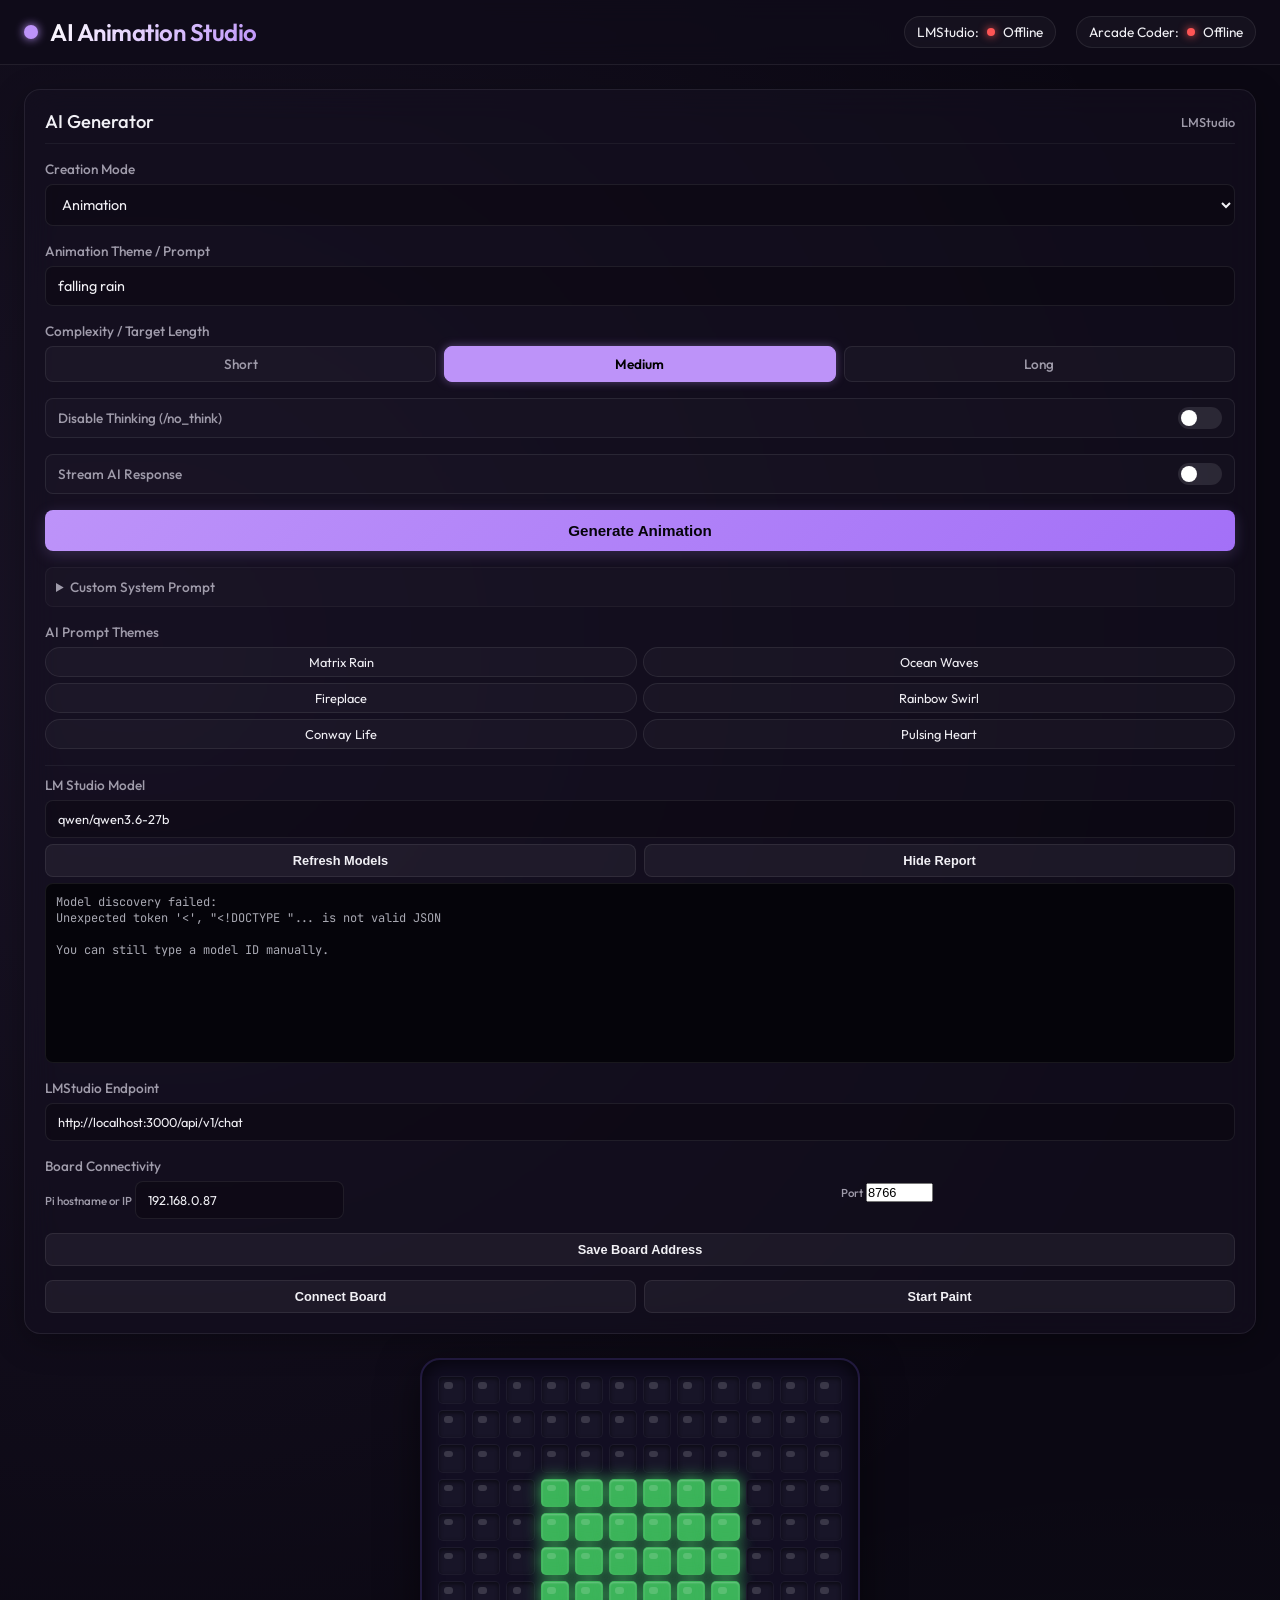
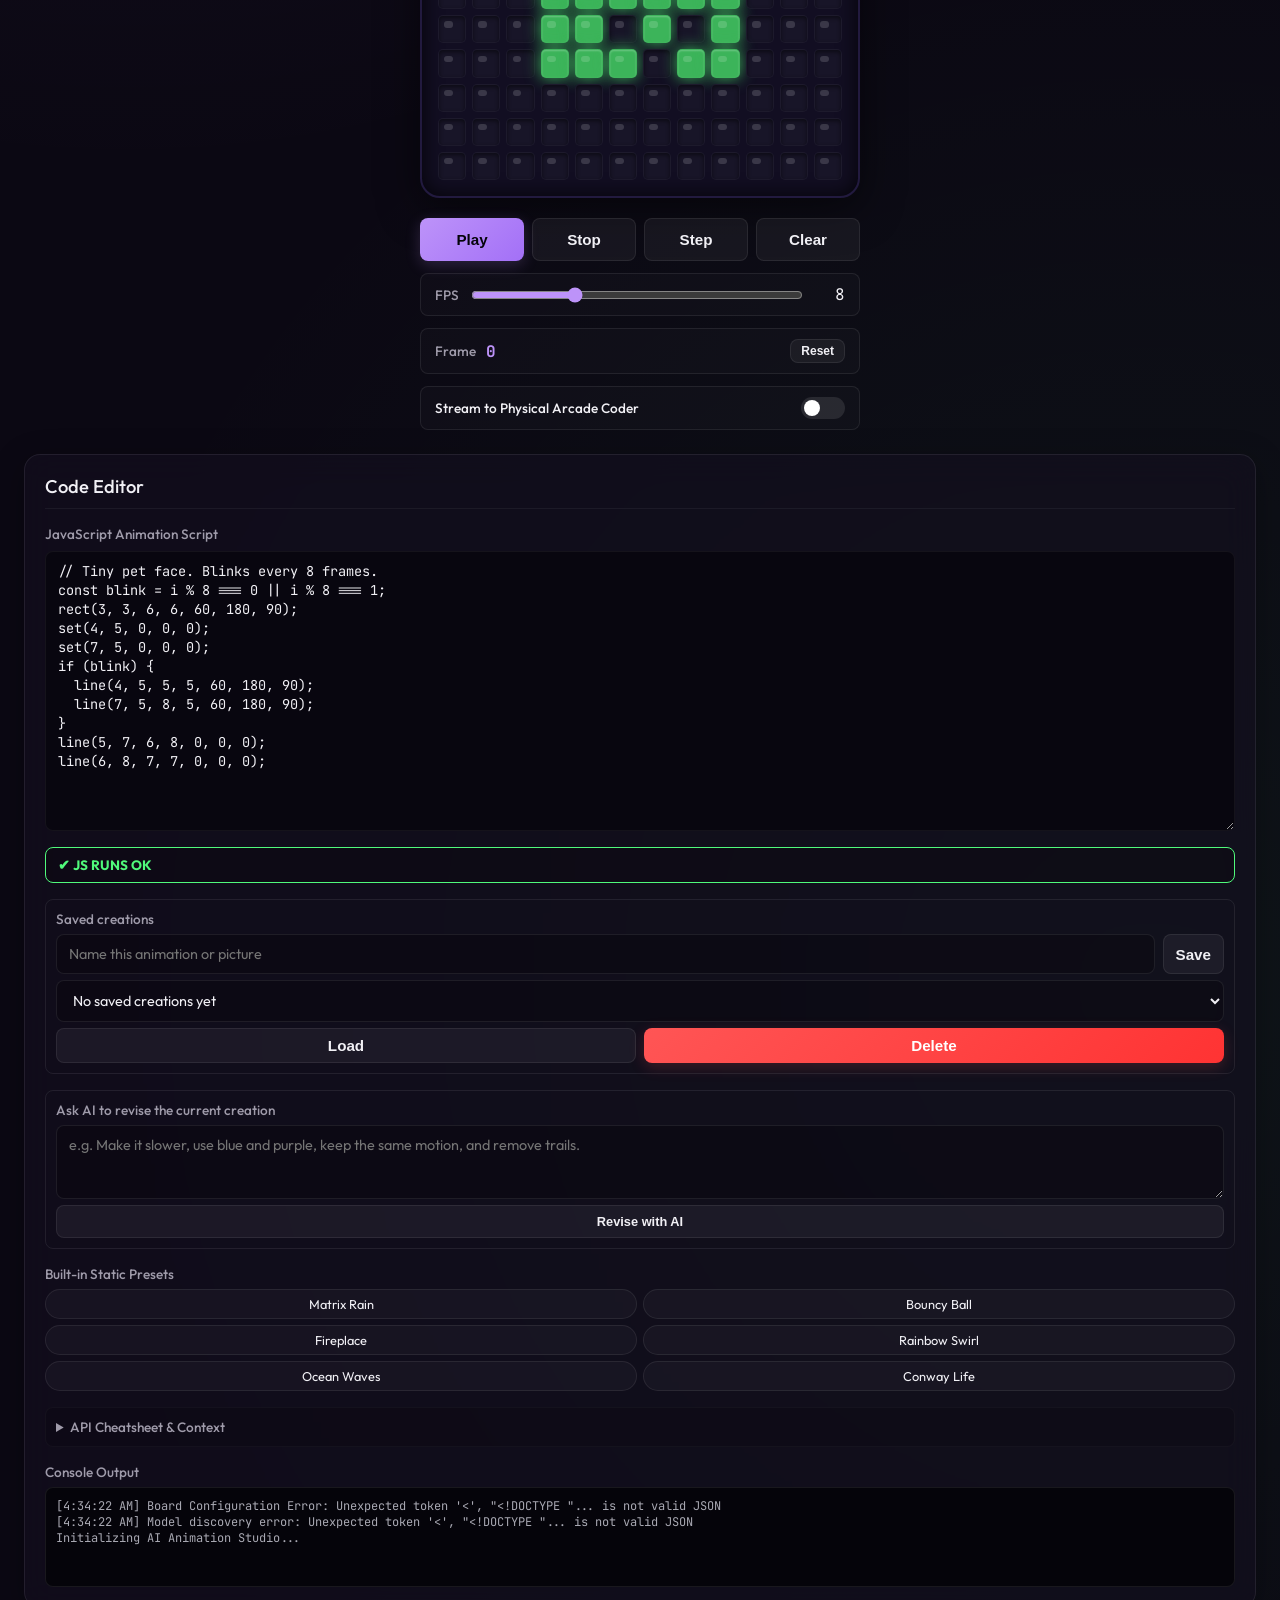
==== commit ad4ffcd4: "Scratch and app uploads, new android app brought over from the pi branch" ====
--- a/ai_animation/index.html
+++ b/ai_animation/index.html
@@ -1233,6 +1233,7 @@
               width: W,
               height: H,
               pixels: bgrMappedPixels,
+              compression: 'huffman',
               startIfNeeded: false
             })
           });
